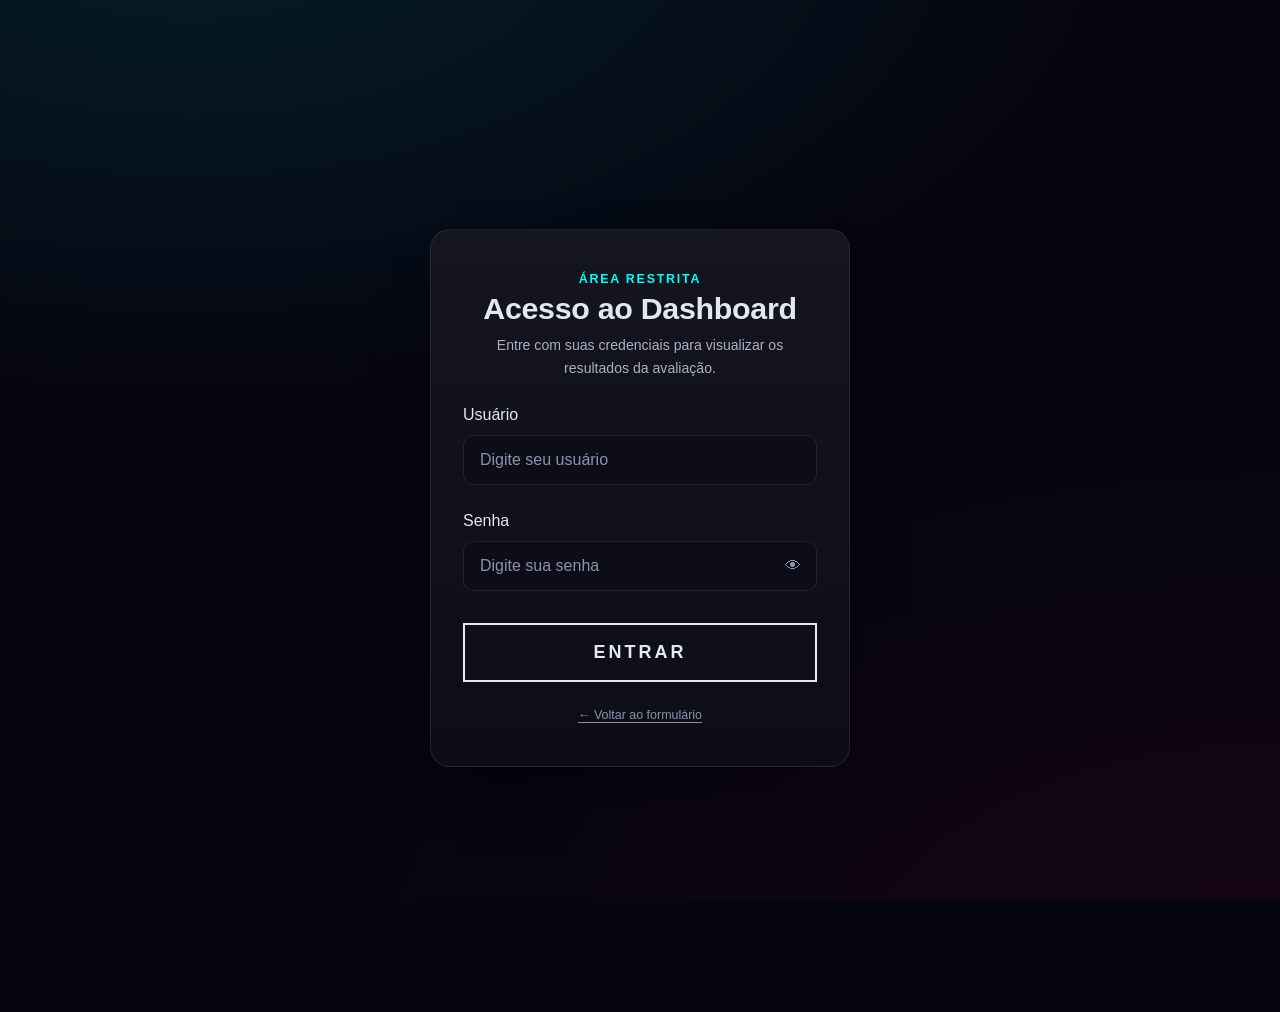
==== docs/dashboard.html @ 38f3c30c "Atualização 17/08" ====
<!DOCTYPE html>
<html lang="pt-BR">
<head>
<meta charset="UTF-8">
<meta name="viewport" content="width=device-width, initial-scale=1.0">
<title>Dashboard — Resultados da Avaliação</title>
<link rel="stylesheet" href="css/main.css">
<link rel="stylesheet" href="css/pages/dashboard.css">
</head>
<body>

  <div id="tela-carregando" class="tela-carregando" aria-hidden="false">
    <div class="tela-carregando__anel"></div>
    <p class="tela-carregando__texto">
      Carregando<span class="ponto">.</span><span class="ponto">.</span><span class="ponto">.</span>
    </p>
  </div>
  <noscript><style>#tela-carregando { display: none; }</style></noscript>

  <script>
    setTimeout(function () {
      var overlay = document.getElementById('tela-carregando');
      if (overlay && !overlay.classList.contains('tela-carregando--escondida')) {
        overlay.classList.add('tela-carregando--escondida');
        document.body.classList.add('conteudo-pronto');
        console.warn('[rede de segurança] A tela de carregamento foi forçada a esconder após 4s. Confira o Console para o erro real.');
      }
    }, 4000);
  </script>

  <!-- ===== NAVBAR / BARRA DE FERRAMENTAS ===== -->
  <nav class="navbar-projeto" id="navbar-projeto" aria-label="Navegação e ferramentas do dashboard">
    <span class="navbar-projeto__marca">Nome do Projeto</span>

    <div class="navbar-projeto__ferramentas">
      <div class="filtro-periodo" role="group" aria-label="Filtrar por período de envio">
        <button type="button" class="filtro-periodo__botao filtro-periodo__botao--ativo" data-periodo="todos">Tudo</button>
        <button type="button" class="filtro-periodo__botao" data-periodo="hoje">Hoje</button>
        <button type="button" class="filtro-periodo__botao" data-periodo="7">7d</button>
        <button type="button" class="filtro-periodo__botao" data-periodo="30">30d</button>
      </div>

      <button type="button" id="botao-limpar-filtros" class="botao-limpar-filtros">Limpar filtros</button>

      <div class="menu-colunas" id="menu-filtros-salvos">
        <button type="button" id="botao-filtros-salvos" class="botao-icone" aria-label="Filtros salvos" title="Filtros salvos" aria-haspopup="true" aria-expanded="false">
          <span>⭐</span>
        </button>
        <div id="dropdown-filtros-salvos" class="menu-colunas__dropdown" hidden>
          <div class="menu-colunas__cabecalho">
            <span>Filtros salvos</span>
            <button type="button" id="botao-fechar-filtros-salvos" class="botao-fechar-dropdown" aria-label="Fechar">✕</button>
          </div>
          <button type="button" id="botao-salvar-filtro-atual" class="botao-texto" style="text-align:left;">+ Salvar filtro atual</button>
          <div id="lista-filtros-salvos"></div>
        </div>
      </div>

      <button type="button" id="botao-copiar-link" class="botao-icone" aria-label="Copiar link com filtros aplicados" title="Copiar link com filtros">
        <span>🔗</span>
      </button>

      <span id="contador-filtrados" class="contador-filtrados"></span>

      <button type="button" id="botao-tema" class="botao-icone" aria-label="Alternar tema claro/escuro" title="Alternar tema">
        <span id="icone-tema">🌙</span>
      </button>

      <button type="button" id="botao-densidade" class="botao-icone" aria-label="Alternar densidade da tabela" title="Densidade da tabela">
        <span class="icone-densidade">☰</span>
      </button>

      <button type="button" id="botao-apresentacao" class="botao-icone" aria-label="Modo apresentação" title="Modo apresentação">
        <span class="icone-apresentacao">⛶</span>
      </button>

      <div class="ultima-atualizacao" title="Quando os dados foram buscados pela última vez">
        <span class="ultima-atualizacao__ponto" id="ponto-atualizacao"></span>
        <span id="texto-ultima-atualizacao">—</span>
      </div>

      <button type="button" id="botao-atualizar" class="botao-icone" aria-label="Atualizar dados" title="Atualizar dados">
        <span id="icone-atualizar" class="icone-atualizar">⟳</span>
      </button>

      <label class="alternador-percentual" for="toggle-percentual" title="Mostrar valores em porcentagem">
        <input type="checkbox" id="toggle-percentual">
        <span class="alternador-percentual__trilho"><span class="alternador-percentual__bola"></span></span>
        <span class="alternador-percentual__texto">%</span>
      </label>
    </div>

    <div class="navbar-projeto__links">
      <a href="index.html" class="navbar-projeto__link">Formulário</a>
      <a href="dashboard.html" class="navbar-projeto__link navbar-projeto__link--ativo" aria-current="page">Dashboard</a>

      <div class="menu-usuario">
        <button type="button" id="botao-usuario" class="navbar-projeto__link" aria-haspopup="true" aria-expanded="false">
          Admin ▾
        </button>
        <div id="menu-usuario-dropdown" class="menu-usuario__dropdown" hidden>
          <button type="button" id="botao-sair" class="menu-usuario__item menu-usuario__item--perigo">Sair</button>
        </div>
      </div>
    </div>
  </nav>

  <!-- Botão flutuante só visível no modo apresentação (a navbar some nesse modo) -->
  <button type="button" id="botao-sair-apresentacao" class="botao-sair-apresentacao" hidden>✕ Sair da apresentação</button>

  <!-- Tooltip compartilhado por todos os gráficos -->
  <div id="tooltip-grafico" class="tooltip-grafico" hidden></div>

  <main id="conteudo-dashboard">

    <!-- ===== KPIs ===== -->
    <section class="kpis" aria-label="Indicadores gerais">
      <div class="kpi-card">
        <p class="kpi-card__rotulo">Total de respostas</p>
        <p class="kpi-card__valor skeleton-linha" id="kpi-total">—</p>
        <div id="sparkline-total" class="kpi-card__sparkline"></div>
      </div>
      <div class="kpi-card">
        <p class="kpi-card__rotulo">Nota média</p>
        <p class="kpi-card__valor skeleton-linha" id="kpi-nota-media">—</p>
        <div id="sparkline-nota" class="kpi-card__sparkline"></div>
      </div>
      <div class="kpi-card">
        <p class="kpi-card__rotulo">Participante mais comum</p>
        <p class="kpi-card__valor kpi-card__valor--texto skeleton-linha" id="kpi-tipo-comum">—</p>
      </div>
    </section>

    <!-- ===== RESUMO EXECUTIVO (gerado automaticamente) ===== -->
    <section class="resumo-executivo" id="resumo-executivo" aria-label="Resumo automático">
      <span class="resumo-executivo__icone">📊</span>
      <p id="texto-resumo-executivo" class="skeleton-linha skeleton-linha--bloco"></p>
    </section>

    <!-- ===== GRÁFICOS ===== -->
    <section class="graficos" aria-label="Gráficos">
      <div class="grafico-card">
        <div class="grafico-card__cabecalho">
          <h2>Distribuição de notas</h2>
          <div class="grafico-card__alternador" role="group" aria-label="Tipo de gráfico de notas">
            <span class="pilula-deslizante" aria-hidden="true"></span>
            <button type="button" class="botao-tipo-grafico botao-tipo-grafico--ativo" data-grafico="notas" data-tipo="barras">Barras</button>
            <button type="button" class="botao-tipo-grafico" data-grafico="notas" data-tipo="linha">Linha</button>
          </div>
        </div>
        <div id="grafico-notas" class="grafico-card__area"></div>
      </div>

      <div class="grafico-card">
        <div class="grafico-card__cabecalho">
          <h2>Tipo de participante</h2>
          <div class="grafico-card__alternador" role="group" aria-label="Tipo de gráfico de participantes">
            <span class="pilula-deslizante" aria-hidden="true"></span>
            <button type="button" class="botao-tipo-grafico botao-tipo-grafico--ativo" data-grafico="tipos" data-tipo="rosca">Rosca</button>
            <button type="button" class="botao-tipo-grafico" data-grafico="tipos" data-tipo="barras">Barras</button>
          </div>
        </div>
        <div class="grafico-card__linha">
          <div id="grafico-tipos" class="grafico-card__area grafico-card__area--donut"></div>
          <ul id="legenda-tipos" class="legenda-tipos"></ul>
        </div>
      </div>
    </section>

    <!-- ===== COMPARAÇÃO DE NOTA MÉDIA POR TIPO + NUVEM DE PALAVRAS ===== -->
    <section class="graficos" aria-label="Comparações adicionais">
      <div class="grafico-card">
        <div class="grafico-card__cabecalho">
          <h2>Nota média por tipo de participante</h2>
        </div>
        <div id="grafico-comparacao-tipo" class="grafico-card__area"></div>
      </div>

      <div class="grafico-card">
        <div class="grafico-card__cabecalho">
          <h2>Palavras mais citadas nas opiniões</h2>
        </div>
        <div id="nuvem-palavras" class="nuvem-palavras"></div>
      </div>
    </section>

    <!-- ===== FILTROS ===== -->
    <section class="filtros" id="secao-filtros" aria-label="Filtros">
      <div class="filtro-item">
        <label for="filtro-busca">Buscar por nome</label>
        <input type="text" id="filtro-busca" placeholder="Digite um nome...">
      </div>
      <div class="filtro-item">
        <label for="filtro-tipo">Tipo</label>
        <select id="filtro-tipo">
          <option value="">Todos</option>
          <option value="Aluno">Aluno</option>
          <option value="Ex-aluno">Ex-aluno</option>
          <option value="Responsável">Responsável</option>
          <option value="Outro">Outro</option>
        </select>
      </div>
      <div class="filtro-item">
        <label for="filtro-nota-min">Nota mínima</label>
        <select id="filtro-nota-min">
          <option value="">Qualquer</option>
          <option value="1">1</option><option value="2">2</option><option value="3">3</option>
          <option value="4">4</option><option value="5">5</option><option value="6">6</option>
          <option value="7">7</option><option value="8">8</option><option value="9">9</option>
          <option value="10">10</option>
        </select>
      </div>
      <button type="button" id="botao-exportar-csv" class="botao-secundario">Exportar CSV</button>
    </section>

    <div id="barra-selecao" class="barra-selecao" hidden>
      <span id="texto-selecao">0 selecionadas</span>
      <button type="button" id="botao-excluir-selecionados" class="botao-perigo">Excluir selecionados</button>
      <button type="button" id="botao-limpar-selecao" class="botao-texto">Limpar seleção</button>
    </div>

    <!-- ===== TABELA ===== -->
    <section class="tabela-wrapper" id="secao-tabela" aria-label="Lista de respostas">
      <table id="tabela-respostas">
        <thead>
          <tr>
            <th class="th-checkbox"><input type="checkbox" id="checkbox-selecionar-todos" class="checkbox-personalizado" aria-label="Selecionar todas"></th>
            <th data-coluna="nome-completo" class="th-ordenavel">Nome</th>
            <th data-coluna="nascimento" class="th-ordenavel">Nascimento</th>
            <th data-coluna="tipo-participante" class="th-ordenavel">Tipo</th>
            <th data-coluna="nota" class="th-ordenavel">Nota</th>
            <th data-coluna="enviado-em" class="th-ordenavel">Enviado em</th>
            <th>Opinião</th>
            <th>Ações</th>
          </tr>
        </thead>
        <tbody id="corpo-tabela">
          <tr class="linha-skeleton"><td colspan="8"><span class="skeleton-linha skeleton-linha--bloco"></span></td></tr>
          <tr class="linha-skeleton"><td colspan="8"><span class="skeleton-linha skeleton-linha--bloco"></span></td></tr>
          <tr class="linha-skeleton"><td colspan="8"><span class="skeleton-linha skeleton-linha--bloco"></span></td></tr>
          <tr class="linha-skeleton"><td colspan="8"><span class="skeleton-linha skeleton-linha--bloco"></span></td></tr>
        </tbody>
      </table>
      <div id="estado-vazio" class="estado-vazio" hidden>
        <svg class="estado-vazio__icone" viewBox="0 0 64 64" width="64" height="64" fill="none" aria-hidden="true">
          <circle cx="32" cy="32" r="28" stroke="var(--color-border)" stroke-width="2" />
          <path d="M22 26h20M22 38h12" stroke="var(--color-border)" stroke-width="2" stroke-linecap="round" />
          <circle cx="44" cy="44" r="10" fill="var(--color-surface)" stroke="var(--color-text-muted)" stroke-width="2" />
          <path d="M40 44h8M44 40v8" stroke="var(--color-text-muted)" stroke-width="2" stroke-linecap="round" />
        </svg>
        <p id="estado-vazio-titulo" class="estado-vazio__titulo">Nenhuma resposta encontrada</p>
        <p id="estado-vazio-texto" class="estado-vazio__texto">Tente ajustar os filtros aplicados.</p>
        <button type="button" id="botao-limpar-filtros-vazio" class="botao-secundario">Limpar filtros</button>
      </div>

      <div class="paginacao" id="paginacao" hidden>
        <button type="button" id="botao-pagina-anterior" class="botao-secundario">← Anterior</button>
        <span id="texto-pagina">Página 1 de 1</span>
        <button type="button" id="botao-pagina-proxima" class="botao-secundario">Próxima →</button>
      </div>
    </section>

  </main>

  <div id="painel-detalhe-overlay" class="painel-detalhe-overlay" hidden>
    <aside id="painel-detalhe" class="painel-detalhe" aria-label="Detalhe da resposta">
      <button type="button" id="botao-fechar-detalhe" class="botao-fechar-painel" aria-label="Fechar">✕</button>
      <div id="painel-detalhe-conteudo"></div>
    </aside>
  </div>

  <div id="toast-container" class="toast-container" aria-live="polite"></div>

  <div id="popup-overlay" class="popup-overlay" hidden>
    <div class="popup-caixa" role="alertdialog" aria-labelledby="popup-titulo" aria-describedby="popup-texto">
      <p id="popup-icone" class="popup-icone"></p>
      <h2 id="popup-titulo"></h2>
      <p id="popup-texto"></p>
      <button id="popup-botao" class="popup-botao" type="button"></button>
    </div>
  </div>

  <script type="module" src="js/pages/dashboard.js"></script>
</body>
</html>
---- docs/css/main.css ----
/* ============================================================
   MAIN — ponto único de entrada do CSS. A ordem importa:
   tokens primeiro, depois base, depois componentes, depois página.
   O index.html só precisa linkar ESTE arquivo.
   ============================================================ */

/* 1. Tokens (variáveis usadas por tudo abaixo) */
@import url("base/variables.css");

/* 2. Base (reset + tipografia) */
@import url("base/reset.css");
@import url("base/typography.css");

/* 3. Componentes reutilizáveis */
@import url("components/input.css");
@import url("components/button.css");
@import url("components/popup.css");
@import url("components/status-campo.css");
@import url("components/navbar.css");
@import url("components/carregando.css");

/* 4. Página específica (por último, pra poder sobrescrever componentes se preciso) */
@import url("pages/form.css");
---- docs/css/pages/dashboard.css ----
/* ============================================================
   DASHBOARD PAGE — layout do painel de resultados + todas as
   animações (skeleton, contagem, gráficos desenhando, etc.)
   ============================================================ */

#conteudo-dashboard {
  max-width: 1100px;
  margin: 0 auto;
  padding: var(--space-6) var(--space-4) var(--space-16);
}

/* ===== NAVBAR / BARRA DE FERRAMENTAS ===== */
.navbar-projeto {
  flex-wrap: wrap;
  row-gap: var(--space-2);
}

.navbar-projeto__ferramentas {
  display: flex;
  align-items: center;
  gap: var(--space-3);
}

.navbar-projeto__link--sair:hover {
  color: var(--color-danger);
  background: var(--color-danger-bg);
}

.botao-icone {
  display: inline-flex;
  align-items: center;
  justify-content: center;
  width: 32px;
  height: 32px;
  border-radius: var(--radius-md);
  color: var(--color-text-muted);
  transition: color var(--duration-fast) var(--ease-standard),
    background var(--duration-fast) var(--ease-standard);
}

.botao-icone:hover {
  color: var(--color-primary);
  background: var(--color-border-subtle);
}

.icone-atualizar {
  display: inline-block;
  font-size: 16px;
  transition: transform 600ms var(--ease-standard);
}

.icone-atualizar--girando {
  animation: girar-atualizar 700ms linear infinite;
}

@keyframes girar-atualizar {
  to { transform: rotate(360deg); }
}

/* ===== ALTERNADOR DE PORCENTAGEM (toggle switch) ===== */
.alternador-percentual {
  display: inline-flex;
  align-items: center;
  gap: var(--space-2);
  cursor: pointer;
  font-size: var(--text-xs);
  color: var(--color-text-muted);
}

.alternador-percentual input {
  position: absolute;
  opacity: 0;
  width: 1px;
  height: 1px;
}

.alternador-percentual__trilho {
  position: relative;
  width: 34px;
  height: 18px;
  border-radius: var(--radius-full);
  background: var(--color-border);
  transition: background var(--duration-fast) var(--ease-standard);
}

.alternador-percentual__bola {
  position: absolute;
  top: 2px;
  left: 2px;
  width: 14px;
  height: 14px;
  border-radius: var(--radius-full);
  background: var(--color-text-primary);
  transition: transform var(--duration-fast) var(--ease-emphasized);
}

.alternador-percentual input:checked + .alternador-percentual__trilho {
  background: var(--color-primary);
}

.alternador-percentual input:checked + .alternador-percentual__trilho .alternador-percentual__bola {
  transform: translateX(16px);
  background: var(--color-bg);
}

.alternador-percentual input:focus-visible + .alternador-percentual__trilho {
  outline: 2px solid var(--color-primary);
  outline-offset: 2px;
}

/* ===== KPIs ===== */
.kpis {
  display: grid;
  grid-template-columns: repeat(auto-fit, minmax(180px, 1fr));
  gap: var(--space-4);
  margin-bottom: var(--space-8);
}

.kpi-card {
  background: linear-gradient(180deg, rgba(255, 255, 255, 0.03), rgba(255, 255, 255, 0)), var(--color-surface);
  border: 1px solid var(--color-border);
  border-radius: var(--radius-lg);
  padding: var(--space-5);
  opacity: 0;
  transform: translateY(10px);
}

body.conteudo-pronto .kpi-card {
  animation: kpi-entrada 380ms var(--ease-standard) both;
}

body.conteudo-pronto .kpi-card:nth-child(1) { animation-delay: 0ms; }
body.conteudo-pronto .kpi-card:nth-child(2) { animation-delay: 60ms; }
body.conteudo-pronto .kpi-card:nth-child(3) { animation-delay: 120ms; }

@keyframes kpi-entrada {
  from { opacity: 0; transform: translateY(10px); }
  to { opacity: 1; transform: translateY(0); }
}

.kpi-card__rotulo {
  font-size: var(--text-xs);
  color: var(--color-text-muted);
  margin-bottom: var(--space-2);
}

.kpi-card__valor {
  font-size: var(--text-2xl);
  font-weight: var(--font-weight-black);
  color: var(--color-primary);
}

.kpi-card__valor--texto {
  font-size: var(--text-lg);
  color: var(--color-text-primary);
}

/* ===== SKELETON LOADING (enquanto os dados reais não chegam) ===== */
@keyframes brilho-skeleton {
  0% { background-position: -200px 0; }
  100% { background-position: 200px 0; }
}

.skeleton-linha {
  display: inline-block;
  min-width: 60px;
  height: 1em;
  border-radius: var(--radius-sm);
  background: linear-gradient(90deg, var(--color-border-subtle) 25%, var(--color-border) 50%, var(--color-border-subtle) 75%);
  background-size: 400px 100%;
  animation: brilho-skeleton 1400ms ease-in-out infinite;
  color: transparent !important; /* esconde o "—" original enquanto o skeleton está ativo */
}

.skeleton-linha--pronto {
  animation: none;
  background: none;
  color: inherit !important;
  min-width: 0;
  height: auto;
}

.skeleton-linha--bloco {
  display: block;
  width: 100%;
  height: 32px;
}

/* ===== GRÁFICOS ===== */
.graficos {
  display: grid;
  grid-template-columns: 1fr;
  gap: var(--space-4);
  margin-bottom: var(--space-8);
}

@media (min-width: 768px) {
  .graficos {
    grid-template-columns: 1fr 1fr;
  }
}

.grafico-card {
  background: linear-gradient(180deg, rgba(255, 255, 255, 0.03), rgba(255, 255, 255, 0)), var(--color-surface);
  border: 1px solid var(--color-border);
  border-radius: var(--radius-lg);
  padding: var(--space-5);
}

.grafico-card__cabecalho {
  display: flex;
  align-items: center;
  justify-content: space-between;
  gap: var(--space-2);
  margin-bottom: var(--space-4);
  flex-wrap: wrap;
}

.grafico-card h2 {
  font-size: var(--text-base);
}

.grafico-card__alternador {
  display: inline-flex;
  border: 1px solid var(--color-border);
  border-radius: var(--radius-md);
  overflow: hidden;
}

.botao-tipo-grafico {
  padding: var(--space-1) var(--space-3);
  font-size: var(--text-xs);
  color: var(--color-text-muted);
  transition: background var(--duration-fast) var(--ease-standard),
    color var(--duration-fast) var(--ease-standard);
}

.botao-tipo-grafico:hover {
  color: var(--color-text-primary);
}

.botao-tipo-grafico--ativo {
  background: var(--color-primary);
  color: var(--color-bg);
}

.grafico-card__linha {
  display: flex;
  align-items: center;
  gap: var(--space-4);
  flex-wrap: wrap;
}

.grafico-card__area--donut {
  flex-shrink: 0;
}

.legenda-tipos {
  display: flex;
  flex-direction: column;
  gap: var(--space-2);
  font-size: var(--text-sm);
  color: var(--color-text-secondary);
}

.legenda-tipos__cor {
  display: inline-block;
  width: 10px;
  height: 10px;
  border-radius: var(--radius-full);
  margin-right: var(--space-2);
}

/* ===== ANIMAÇÕES DOS GRÁFICOS SVG ===== */
.barra-svg {
  transform: scaleY(0);
  animation: barra-crescer 480ms var(--ease-emphasized) forwards;
}

@keyframes barra-crescer {
  to { transform: scaleY(1); }
}

.fatia-svg {
  opacity: 0;
  transform: scale(0.85);
  animation: fatia-entrada 380ms var(--ease-emphasized) forwards;
}

@keyframes fatia-entrada {
  to { opacity: 1; transform: scale(1); }
}

.linha-svg {
  animation: linha-desenhar 900ms var(--ease-standard) forwards;
}

@keyframes linha-desenhar {
  to { stroke-dashoffset: 0; }
}

.ponto-linha-svg {
  opacity: 0;
  animation: ponto-entrada 250ms var(--ease-standard) forwards;
}

@keyframes ponto-entrada {
  to { opacity: 1; }
}

/* ===== FILTROS ===== */
.filtros {
  display: flex;
  flex-wrap: wrap;
  align-items: end;
  gap: var(--space-4);
  margin-bottom: var(--space-4);
}

.filtro-item {
  display: flex;
  flex-direction: column;
  gap: var(--space-2);
  min-width: 160px;
}

.filtro-item label {
  font-size: var(--text-xs);
  color: var(--color-text-muted);
}

.filtro-item select {
  width: 100%;
  padding: var(--space-2) var(--space-3);
  background: var(--color-surface);
  border: 1px solid var(--color-border);
  border-radius: var(--radius-md);
  color: var(--color-text-primary);
}

.botao-secundario {
  padding: var(--space-2) var(--space-4);
  border: 1px solid var(--color-border);
  border-radius: var(--radius-md);
  color: var(--color-text-secondary);
  font-size: var(--text-sm);
  transition: border-color var(--duration-fast) var(--ease-standard),
    color var(--duration-fast) var(--ease-standard);
}

.botao-secundario:hover:not(:disabled) {
  border-color: var(--color-primary);
  color: var(--color-primary);
}

.botao-secundario:disabled {
  opacity: 0.4;
  cursor: not-allowed;
}

/* ===== BARRA DE SELEÇÃO MÚLTIPLA ===== */
.barra-selecao {
  display: flex;
  align-items: center;
  gap: var(--space-4);
  padding: var(--space-3) var(--space-4);
  margin-bottom: var(--space-3);
  background: var(--color-danger-bg);
  border: 1px solid rgba(248, 113, 113, 0.3);
  border-radius: var(--radius-md);
  font-size: var(--text-sm);
  color: var(--color-text-secondary);
  animation: barra-selecao-entrada 220ms var(--ease-standard) both;
}

@keyframes barra-selecao-entrada {
  from { opacity: 0; transform: translateY(-6px); }
  to { opacity: 1; transform: translateY(0); }
}

.botao-perigo {
  padding: var(--space-2) var(--space-4);
  border-radius: var(--radius-md);
  background: var(--color-danger);
  color: var(--color-bg);
  font-size: var(--text-sm);
  font-weight: var(--font-weight-medium);
  transition: opacity var(--duration-fast) var(--ease-standard);
}

.botao-perigo:hover {
  opacity: 0.85;
}

.botao-texto {
  color: var(--color-text-muted);
  font-size: var(--text-sm);
  text-decoration: underline;
  text-underline-offset: 2px;
}

.botao-texto:hover {
  color: var(--color-text-primary);
}

/* ===== TABELA ===== */
.tabela-wrapper {
  background: linear-gradient(180deg, rgba(255, 255, 255, 0.03), rgba(255, 255, 255, 0)), var(--color-surface);
  border: 1px solid var(--color-border);
  border-radius: var(--radius-lg);
  padding: var(--space-2);
  overflow-x: auto;
}

#tabela-respostas {
  width: 100%;
  border-collapse: collapse;
  font-size: var(--text-sm);
  min-width: 680px;
}

#tabela-respostas th,
#tabela-respostas td {
  padding: var(--space-3);
  text-align: left;
  border-bottom: 1px solid var(--color-border-subtle);
}

.th-checkbox {
  width: 36px;
}

#tabela-respostas th {
  color: var(--color-text-muted);
  font-weight: var(--font-weight-medium);
  font-size: var(--text-xs);
  text-transform: uppercase;
  letter-spacing: 0.04em;
}

.th-ordenavel {
  cursor: pointer;
  user-select: none;
  transition: color var(--duration-fast) var(--ease-standard);
}

.th-ordenavel:hover {
  color: var(--color-text-primary);
}

.th-ordenavel::after {
  content: '';
  display: inline-block;
  margin-left: var(--space-1);
  opacity: 0.4;
}

.th-ordenavel--asc::after {
  content: '▲';
  opacity: 1;
  color: var(--color-primary);
}

.th-ordenavel--desc::after {
  content: '▼';
  opacity: 1;
  color: var(--color-primary);
}

/* Linha da tabela: hover + entrada + saída animadas */
#tabela-respostas tbody tr:not(.linha-skeleton) {
  transition: background var(--duration-fast) var(--ease-standard);
  animation: linha-entrada 260ms var(--ease-standard) both;
}

#tabela-respostas tbody tr:hover {
  background: var(--color-border-subtle);
}

@keyframes linha-entrada {
  from { opacity: 0; transform: translateY(4px); }
  to { opacity: 1; transform: translateY(0); }
}

.linha-saindo {
  animation: linha-saida 300ms var(--ease-standard) forwards !important;
}

@keyframes linha-saida {
  to { opacity: 0; transform: translateX(16px); }
}

.linha-selecionada {
  background: rgba(0, 255, 249, 0.06);
}

.celula-nota {
  font-weight: var(--font-weight-bold);
  color: var(--color-primary);
}

.botao-ver-opiniao {
  color: var(--color-text-secondary);
  text-decoration: underline;
  text-underline-offset: 2px;
  text-align: left;
  transition: color var(--duration-fast) var(--ease-standard);
}

.botao-ver-opiniao:hover {
  color: var(--color-primary);
}

.texto-vazio {
  color: var(--color-text-muted);
}

.botao-deletar {
  font-size: var(--text-base);
  padding: var(--space-1) var(--space-2);
  border-radius: var(--radius-sm);
  transition: background var(--duration-fast) var(--ease-standard),
    transform var(--duration-fast) var(--ease-standard);
}

.botao-deletar:hover {
  background: var(--color-danger-bg);
  transform: scale(1.1);
}

.estado-vazio {
  text-align: center;
  padding: var(--space-8);
  color: var(--color-text-muted);
}

/* ===== PAGINAÇÃO ===== */
.paginacao {
  display: flex;
  align-items: center;
  justify-content: center;
  gap: var(--space-4);
  padding: var(--space-4);
  font-size: var(--text-sm);
  color: var(--color-text-muted);
}

/* ===== PAINEL LATERAL DE DETALHE ===== */
.painel-detalhe-overlay {
  position: fixed;
  inset: 0;
  z-index: 1500;
  background: rgba(5, 5, 16, 0.6);
  backdrop-filter: blur(3px);
  animation: fade-in 200ms ease both;
}

@keyframes fade-in {
  from { opacity: 0; }
  to { opacity: 1; }
}

.painel-detalhe {
  position: absolute;
  top: 0;
  right: 0;
  height: 100%;
  width: min(380px, 100%);
  background: var(--color-surface);
  border-left: 1px solid var(--color-border);
  padding: var(--space-6) var(--space-5);
  overflow-y: auto;
  animation: painel-entrada 280ms var(--ease-emphasized) both;
}

@keyframes painel-entrada {
  from { transform: translateX(100%); }
  to { transform: translateX(0); }
}

.botao-fechar-painel {
  position: absolute;
  top: var(--space-4);
  right: var(--space-4);
  width: 28px;
  height: 28px;
  border-radius: var(--radius-full);
  color: var(--color-text-muted);
  transition: color var(--duration-fast) var(--ease-standard),
    background var(--duration-fast) var(--ease-standard);
}

.botao-fechar-painel:hover {
  color: var(--color-text-primary);
  background: var(--color-border-subtle);
}

.detalhe-campo {
  margin-bottom: var(--space-5);
}

.detalhe-campo__rotulo {
  font-size: var(--text-xs);
  color: var(--color-text-muted);
  margin-bottom: var(--space-1);
}

.detalhe-campo__valor {
  font-size: var(--text-base);
  color: var(--color-text-primary);
  white-space: pre-wrap;
  line-height: var(--line-height-relaxed);
}

/* ===== TOAST (desfazer exclusão) ===== */
.toast-container {
  position: fixed;
  left: 50%;
  bottom: var(--space-6);
  transform: translateX(-50%);
  z-index: 2500;
  display: flex;
  flex-direction: column;
  gap: var(--space-2);
}

.toast {
  position: relative;
  overflow: hidden;
  display: flex;
  align-items: center;
  gap: var(--space-4);
  padding: var(--space-3) var(--space-4);
  background: var(--color-surface);
  border: 1px solid var(--color-border);
  border-radius: var(--radius-md);
  box-shadow: var(--shadow-md);
  font-size: var(--text-sm);
  color: var(--color-text-primary);
  animation: toast-entrada 220ms var(--ease-emphasized) both;
}

.toast--saindo {
  animation: toast-saida 220ms var(--ease-standard) forwards;
}

@keyframes toast-entrada {
  from { opacity: 0; transform: translateY(12px); }
  to { opacity: 1; transform: translateY(0); }
}

@keyframes toast-saida {
  to { opacity: 0; transform: translateY(12px); }
}

.toast__desfazer {
  color: var(--color-primary);
  font-weight: var(--font-weight-medium);
  text-decoration: underline;
  text-underline-offset: 2px;
  white-space: nowrap;
}

.toast__barra {
  position: absolute;
  bottom: 0;
  left: 0;
  height: 2px;
  background: var(--color-primary);
  animation: toast-contagem 5000ms linear forwards;
}

@keyframes toast-contagem {
  from { width: 100%; }
  to { width: 0%; }
}

/* ===== RESPONSIVO ===== */
@media (max-width: 480px) {
  .navbar-projeto__marca {
    display: none;
  }
}


/* ============================================================
   MELHORIAS ESPECÍFICAS DA PÁGINA (o que é navbar está em navbar.css)
   ============================================================ */

/* ===== ALTERNADOR DE DENSIDADE DA TABELA ===== */
.tabela-compacta th,
.tabela-compacta td {
  padding: var(--space-2) var(--space-3) !important;
  font-size: var(--text-xs);
}

/* ===== MODO APRESENTAÇÃO (conteúdo da página; o botão que ativa é da navbar) ===== */
body.modo-apresentacao .navbar-projeto,
body.modo-apresentacao #secao-filtros,
body.modo-apresentacao #barra-selecao,
body.modo-apresentacao #secao-tabela {
  display: none !important;
}

body.modo-apresentacao #conteudo-dashboard {
  max-width: 1400px;
  padding-top: var(--space-10);
}

body.modo-apresentacao .kpi-card__valor {
  font-size: clamp(2.4rem, 6vw, 4.2rem);
}

body.modo-apresentacao .kpi-card__rotulo {
  font-size: var(--text-base);
}

body.modo-apresentacao .grafico-card h2 {
  font-size: var(--text-xl);
}

.botao-sair-apresentacao {
  position: fixed;
  top: var(--space-4);
  right: var(--space-4);
  z-index: 300;
  padding: var(--space-2) var(--space-4);
  background: var(--color-surface);
  border: 1px solid var(--color-border);
  border-radius: var(--radius-md);
  color: var(--color-text-secondary);
  font-size: var(--text-sm);
  box-shadow: var(--shadow-md);
  animation: kpi-entrada 220ms var(--ease-standard) both;
}

.botao-sair-apresentacao:hover {
  color: var(--color-danger);
  border-color: var(--color-danger);
}

/* ===== PÍLULA DESLIZANTE (fundo dos botões de tipo de gráfico dentro do grafico-card) ===== */
.grafico-card__alternador {
  position: relative;
}

.pilula-deslizante {
  position: absolute;
  top: 2px;
  bottom: 2px;
  left: 2px;
  border-radius: calc(var(--radius-md) - 2px);
  background: var(--color-primary);
  transition: transform var(--duration-normal) var(--ease-emphasized),
    width var(--duration-normal) var(--ease-emphasized);
  z-index: 0;
}

.botao-tipo-grafico {
  position: relative;
  z-index: 1;
  background: transparent !important;
}

.botao-tipo-grafico--ativo {
  color: var(--color-bg) !important;
}

/* ===== TOOLTIP DOS GRÁFICOS ===== */
.tooltip-grafico {
  position: fixed;
  z-index: 3000;
  pointer-events: none;
  padding: var(--space-2) var(--space-3);
  background: var(--color-bg);
  border: 1px solid var(--color-border);
  border-radius: var(--radius-sm);
  font-size: var(--text-xs);
  color: var(--color-text-primary);
  box-shadow: var(--shadow-md);
  white-space: nowrap;
  animation: tooltip-entrada 120ms var(--ease-standard) both;
}

@keyframes tooltip-entrada {
  from { opacity: 0; transform: translateY(4px); }
  to { opacity: 1; transform: translateY(0); }
}

.barra-svg,
.fatia-svg,
.ponto-linha-svg {
  cursor: pointer;
}

/* ===== CHECKBOX CUSTOMIZADO (seleção na tabela) ===== */
.checkbox-personalizado {
  appearance: none;
  width: 18px;
  height: 18px;
  border: 2px solid var(--color-border);
  border-radius: var(--radius-sm);
  background: var(--color-surface);
  cursor: pointer;
  display: grid;
  place-content: center;
  transition: border-color var(--duration-fast) var(--ease-standard),
    background var(--duration-fast) var(--ease-standard);
}

.checkbox-personalizado::before {
  content: "";
  width: 10px;
  height: 5px;
  border-left: 2px solid var(--color-bg);
  border-bottom: 2px solid var(--color-bg);
  transform: rotate(-45deg) scale(0);
  transition: transform var(--duration-fast) var(--ease-emphasized);
}

.checkbox-personalizado:checked {
  background: var(--color-primary);
  border-color: var(--color-primary);
}

.checkbox-personalizado:checked::before {
  transform: rotate(-45deg) scale(1);
}

/* ===== TRANSIÇÃO SUAVE AO APLICAR FILTROS ===== */
.conteudo-atualizando {
  opacity: 0.45;
  transition: opacity 150ms ease;
}

.graficos,
.kpis {
  transition: opacity 150ms ease;
}

/* ============================================================
   PACOTE COMPLETO: resumo executivo, sparklines, nuvem de palavras,
   comparação por tipo, celebração, destaque de linha nova, estado
   vazio elaborado, impressão.
   ============================================================ */

/* ===== SPARKLINE DENTRO DO KPI ===== */
.kpi-card__sparkline {
  margin-top: var(--space-2);
  height: 28px;
}

.sparkline-svg {
  opacity: 0;
  animation: fade-in 500ms ease 300ms forwards;
}

/* ===== RESUMO EXECUTIVO AUTOMÁTICO ===== */
.resumo-executivo {
  display: flex;
  align-items: flex-start;
  gap: var(--space-3);
  padding: var(--space-4) var(--space-5);
  margin-bottom: var(--space-8);
  background: linear-gradient(180deg, rgba(255, 255, 255, 0.03), rgba(255, 255, 255, 0)), var(--color-surface);
  border: 1px solid var(--color-border);
  border-radius: var(--radius-lg);
  opacity: 0;
  transform: translateY(8px);
}

body.conteudo-pronto .resumo-executivo {
  animation: kpi-entrada 380ms var(--ease-standard) 180ms both;
}

.resumo-executivo__icone {
  font-size: var(--text-lg);
  flex-shrink: 0;
}

#texto-resumo-executivo {
  font-size: var(--text-sm);
  color: var(--color-text-secondary);
  line-height: var(--line-height-relaxed);
}

/* ===== NUVEM DE PALAVRAS ===== */
.nuvem-palavras {
  display: flex;
  flex-wrap: wrap;
  align-items: center;
  justify-content: center;
  gap: var(--space-2) var(--space-3);
  min-height: 160px;
  padding: var(--space-4);
}

.nuvem-palavras__item {
  color: var(--color-text-secondary);
  font-weight: var(--font-weight-medium);
  opacity: 0;
  animation: palavra-entrada 320ms var(--ease-standard) forwards;
  transition: color var(--duration-fast) var(--ease-standard),
    transform var(--duration-fast) var(--ease-standard);
}

.nuvem-palavras__item:hover {
  color: var(--color-primary);
  transform: scale(1.08);
}

@keyframes palavra-entrada {
  from { opacity: 0; transform: translateY(6px); }
  to { opacity: 1; transform: translateY(0); }
}

.nuvem-palavras__vazio {
  color: var(--color-text-muted);
  font-size: var(--text-sm);
}

/* ===== ESTADO VAZIO ELABORADO ===== */
.estado-vazio {
  display: flex;
  flex-direction: column;
  align-items: center;
  gap: var(--space-3);
  text-align: center;
  padding: var(--space-10) var(--space-6);
}

.estado-vazio__icone {
  opacity: 0.7;
}

.estado-vazio__titulo {
  font-size: var(--text-base);
  font-weight: var(--font-weight-bold);
  color: var(--color-text-primary);
}

.estado-vazio__texto {
  font-size: var(--text-sm);
  color: var(--color-text-muted);
  margin-bottom: var(--space-2);
}

/* ===== DESTAQUE PARA RESPOSTA RECÉM-CHEGADA ===== */
.linha-nova {
  animation: linha-nova-destaque 2500ms ease-out;
}

@keyframes linha-nova-destaque {
  0% { background: rgba(0, 255, 249, 0.18); }
  100% { background: transparent; }
}

/* ===== CELEBRAÇÃO (confete leve ao bater metas) ===== */
.confete-container {
  position: fixed;
  inset: 0;
  z-index: 4000;
  pointer-events: none;
  overflow: hidden;
}

.confete-particula {
  position: absolute;
  top: -10px;
  width: 8px;
  height: 8px;
  border-radius: 2px;
  animation: confete-cair linear forwards;
}

@keyframes confete-cair {
  to {
    transform: translateY(110vh) rotate(360deg);
    opacity: 0.2;
  }
}

.celebracao-toast {
  position: fixed;
  top: var(--space-6);
  left: 50%;
  transform: translateX(-50%);
  z-index: 4001;
  padding: var(--space-3) var(--space-5);
  background: var(--color-surface);
  border: 1px solid var(--color-primary);
  border-radius: var(--radius-md);
  box-shadow: var(--shadow-lg);
  font-size: var(--text-sm);
  font-weight: var(--font-weight-medium);
  color: var(--color-text-primary);
  animation: kpi-entrada 300ms var(--ease-emphasized) both;
}

/* ===== IMPRESSÃO (relatório limpo) ===== */
@media print {
  .navbar-projeto,
  #secao-filtros,
  #barra-selecao,
  .paginacao,
  #tooltip-grafico,
  .toast-container,
  .botao-sair-apresentacao,
  #tabela-respostas .th-checkbox,
  #tabela-respostas td:last-child,
  #tabela-respostas th:last-child {
    display: none !important;
  }

  body {
    background: #fff;
    color: #000;
  }
}
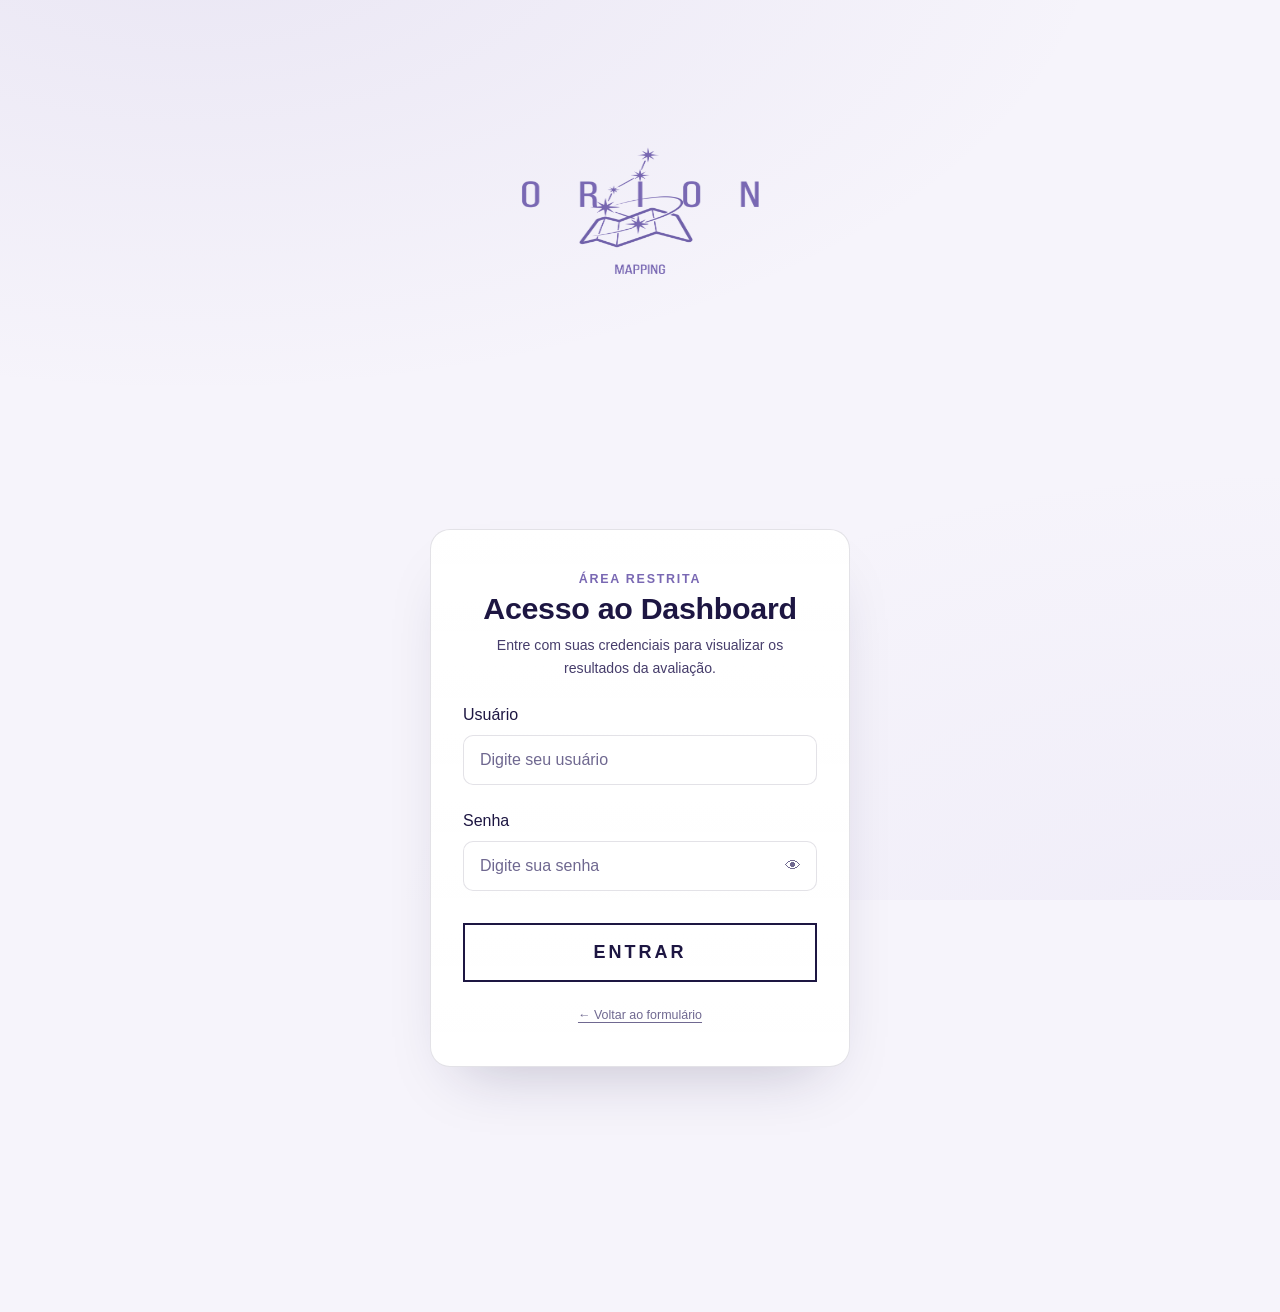
==== commit a652cb25: "Atualização das palhetas de  cores" ====
--- a/docs/dashboard.html
+++ b/docs/dashboard.html
@@ -6,6 +6,7 @@
 <title>Dashboard — Resultados da Avaliação</title>
 <link rel="stylesheet" href="css/main.css">
 <link rel="stylesheet" href="css/pages/dashboard.css">
+<link rel="icon" type="image/png" href="../images/Orion Logo - Horizontal.png">
 </head>
 <body>
 
@@ -27,6 +28,12 @@
       }
     }, 4000);
   </script>
+    <div id="cabecalho-projeto">
+    <!-- Se tiver uma logo, troque o src abaixo. Caso não tenha, pode remover a tag <img>. -->
+    <img src="../images/Orion Logo - Horizontal - Fundo Transparente.png" alt="Orion Logo">
+    
+  </div>
+
 
   <!-- ===== NAVBAR / BARRA DE FERRAMENTAS ===== -->
   <nav class="navbar-projeto" id="navbar-projeto" aria-label="Navegação e ferramentas do dashboard">
--- a/docs/css/pages/dashboard.css
+++ b/docs/css/pages/dashboard.css
@@ -8,6 +8,31 @@
   margin: 0 auto;
   padding: var(--space-6) var(--space-4) var(--space-16);
 }
+#cabecalho-projeto {
+    display: flex;
+    flex-direction: column;
+    align-items: center;
+    margin-bottom: 0; 
+}
+
+#cabecalho-projeto img {
+    display: block;
+    /* Tamanho controlado e proporcional */
+    height: clamp(350px, 15vw, 300px);
+    width: auto;
+    max-width: 100%;
+    object-fit: contain;
+
+    /* Garante a máxima nitidez */
+    image-rendering: -webkit-optimize-contrast;
+    
+    /* Removemos o -20px exagerado para não quebrar o layout */
+    margin: 0 auto;
+
+    /* Estica somente horizontalmente */
+    transform: scaleX(1.45);
+}
+
 
 /* ===== NAVBAR / BARRA DE FERRAMENTAS ===== */
 .navbar-projeto {
@@ -440,6 +465,7 @@
 
 .th-ordenavel {
   cursor: pointer;
+  -webkit-user-select: noone;
   user-select: none;
   transition: color var(--duration-fast) var(--ease-standard);
 }
@@ -491,7 +517,7 @@
 }
 
 .linha-selecionada {
-  background: rgba(0, 255, 249, 0.06);
+  background: rgba(121, 104, 179, 0.06);
 }
 
 .celula-nota {
@@ -550,7 +576,8 @@
   position: fixed;
   inset: 0;
   z-index: 1500;
-  background: rgba(5, 5, 16, 0.6);
+  background: rgba(7, 5, 18, 0.6);
+  -webkit-backdrop-filter: blur(3px);
   backdrop-filter: blur(3px);
   animation: fade-in 200ms ease both;
 }
@@ -951,7 +978,7 @@
 }
 
 @keyframes linha-nova-destaque {
-  0% { background: rgba(0, 255, 249, 0.18); }
+  0% { background: rgba(121, 104, 179, 0.18); }
   100% { background: transparent; }
 }
 
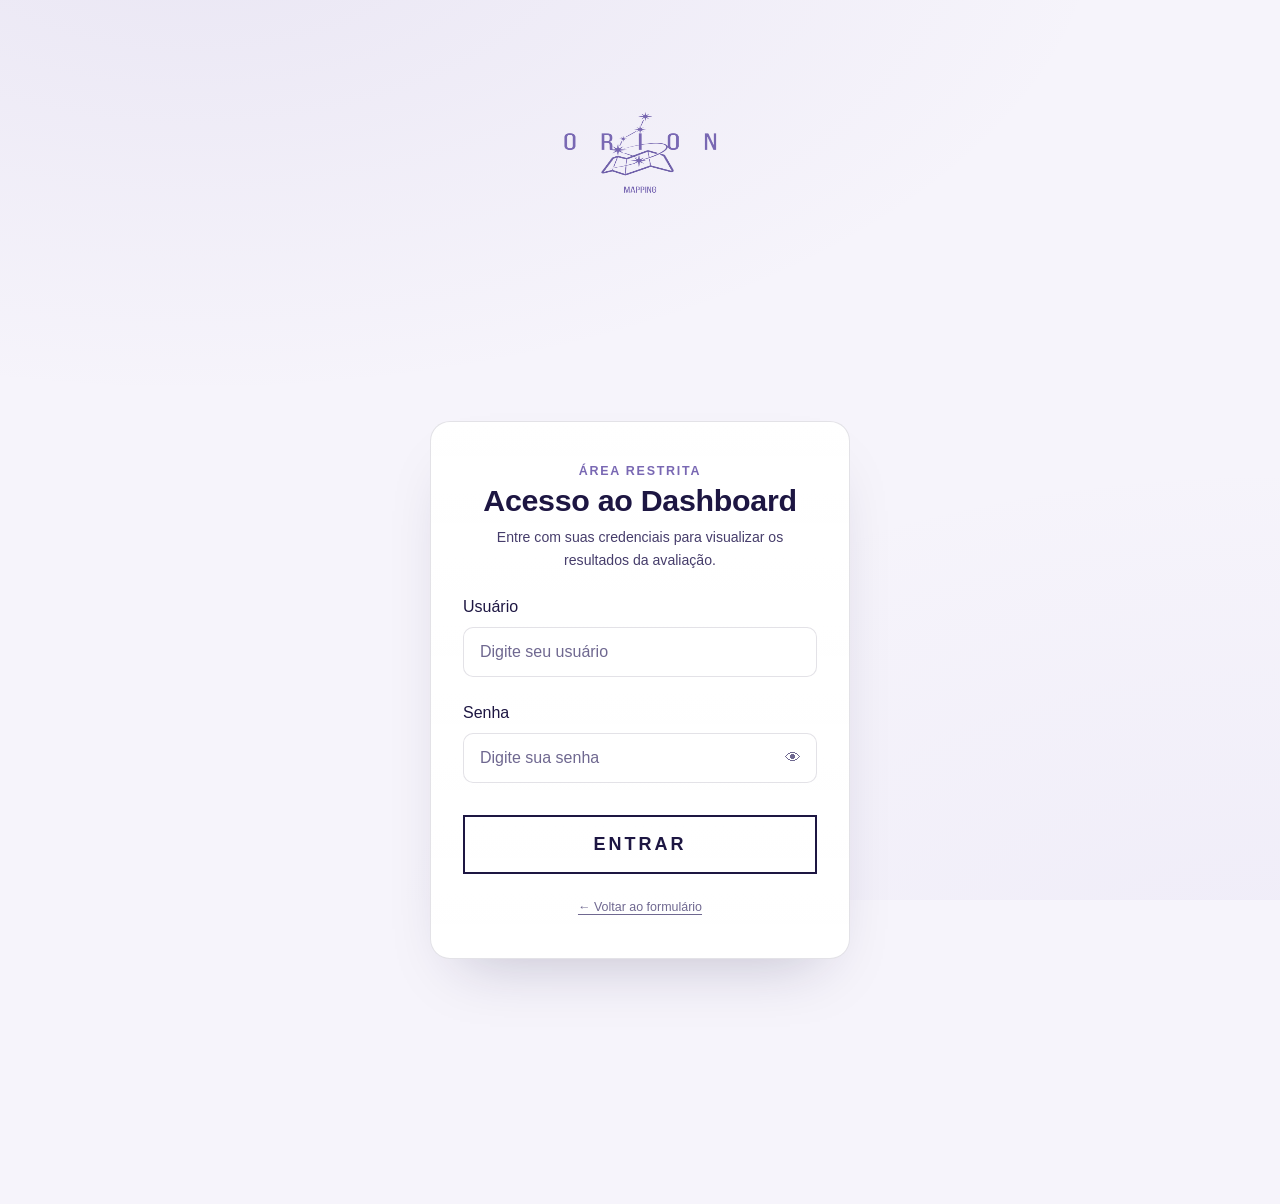
==== commit dd96b8fe: "Correção de bug do login" ====
--- a/docs/dashboard.html
+++ b/docs/dashboard.html
@@ -6,7 +6,7 @@
 <title>Dashboard — Resultados da Avaliação</title>
 <link rel="stylesheet" href="css/main.css">
 <link rel="stylesheet" href="css/pages/dashboard.css">
-<link rel="icon" type="image/png" href="../images/Orion Logo - Horizontal.png">
+<link rel="icon" type="image/png" href="images/Orion Logo - Horizontal.png">
 </head>
 <body>
 
@@ -30,7 +30,7 @@
   </script>
     <div id="cabecalho-projeto">
     <!-- Se tiver uma logo, troque o src abaixo. Caso não tenha, pode remover a tag <img>. -->
-    <img src="../images/Orion Logo - Horizontal - Fundo Transparente.png" alt="Orion Logo">
+    <img src="images/orion.logo-horizontal-fundo.transparente.png" alt="Orion Logo">
     
   </div>
 
--- a/docs/css/pages/dashboard.css
+++ b/docs/css/pages/dashboard.css
@@ -18,7 +18,7 @@
 #cabecalho-projeto img {
     display: block;
     /* Tamanho controlado e proporcional */
-    height: clamp(350px, 15vw, 300px);
+    height: clamp(300px, 15vw, 350px);
     width: auto;
     max-width: 100%;
     object-fit: contain;
